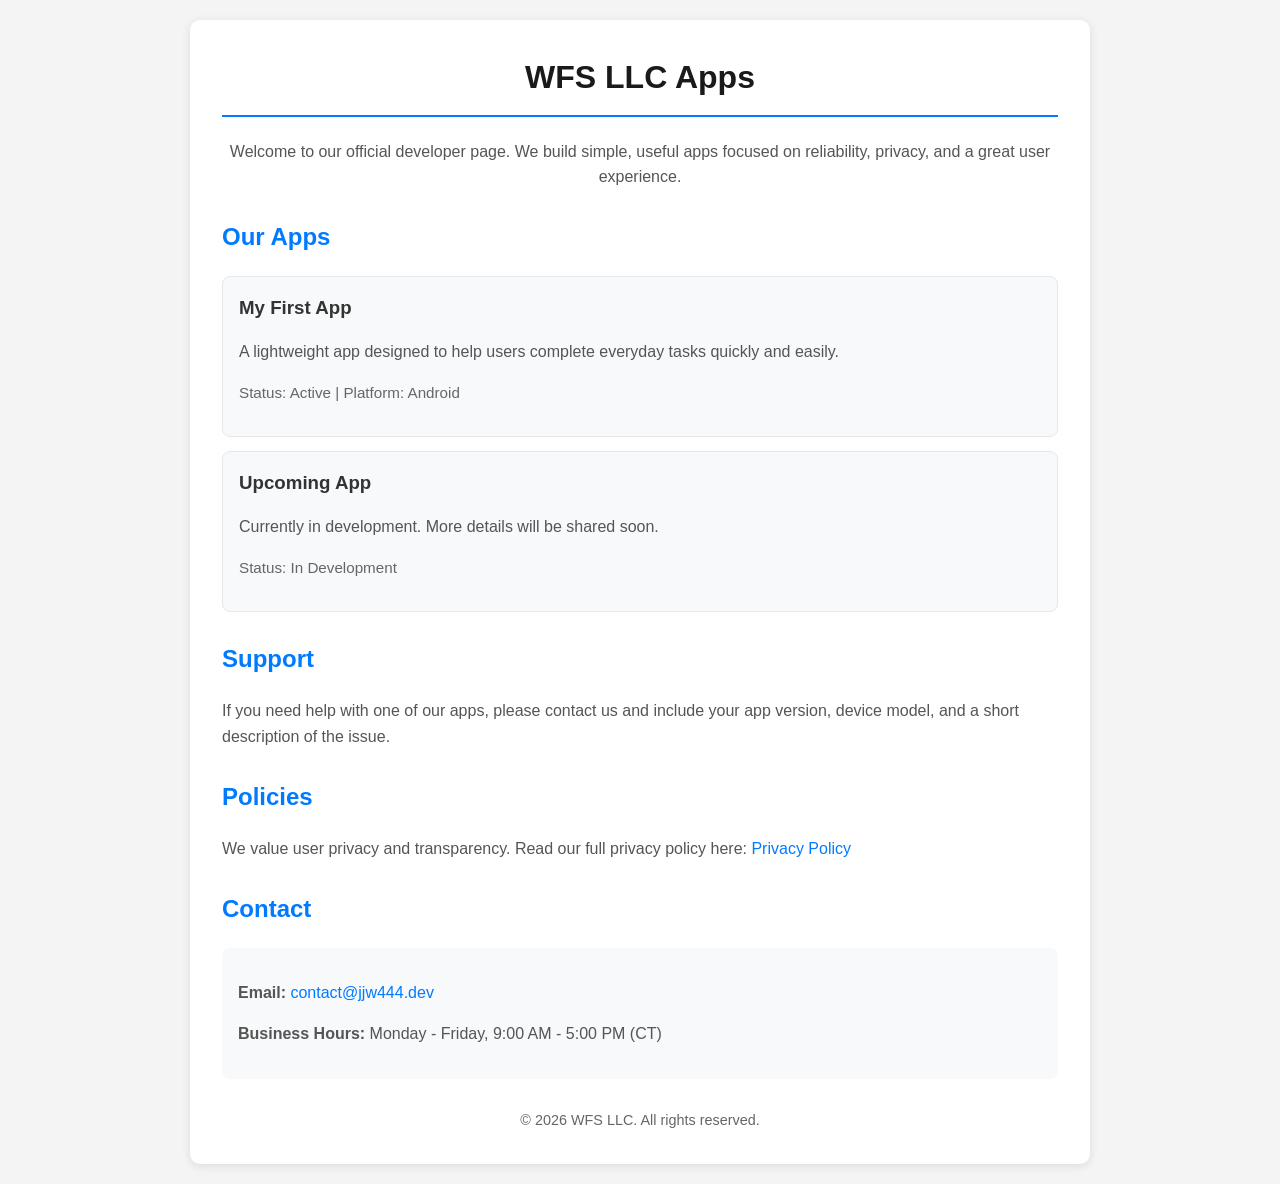
==== index.html @ ff9fcc82 "WFS LLC changed to domain email updated address" ====
<!DOCTYPE html>
<html lang="en">
<head>
	<meta charset="UTF-8">
	<meta name="viewport" content="width=device-width, initial-scale=1.0">
	<title>WFS LLC Apps - Developer Page</title>
	<style>
		body {
			font-family: Arial, sans-serif;
			line-height: 1.6;
			max-width: 900px;
			margin: 0 auto;
			padding: 20px;
			background-color: #f4f4f4;
			color: #333;
		}
		.container {
			background-color: #fff;
			padding: 32px;
			border-radius: 10px;
			box-shadow: 0 2px 10px rgba(0, 0, 0, 0.1);
		}
		h1 {
			margin-top: 0;
			text-align: center;
			color: #1a1a1a;
			border-bottom: 2px solid #007bff;
			padding-bottom: 12px;
		}
		h2 {
			color: #007bff;
			margin-top: 28px;
		}
		p {
			color: #555;
		}
		.intro {
			text-align: center;
			margin-bottom: 25px;
		}
		.app-card {
			background: #f8f9fa;
			border: 1px solid #e5e7eb;
			border-radius: 8px;
			padding: 16px;
			margin-bottom: 14px;
		}
		.app-card h3 {
			margin-top: 0;
			margin-bottom: 8px;
		}
		.meta {
			font-size: 0.95rem;
			color: #666;
		}
		.contact-box {
			background-color: #f8f9fa;
			border-radius: 8px;
			padding: 16px;
			margin-top: 16px;
		}
		a {
			color: #007bff;
			text-decoration: none;
		}
		a:hover {
			text-decoration: underline;
		}
		footer {
			margin-top: 30px;
			text-align: center;
			font-size: 0.9rem;
			color: #666;
		}
	</style>
</head>
<body>
	<div class="container">
		<h1>WFS LLC Apps</h1>

		<p class="intro">
			Welcome to our official developer page. We build simple, useful apps focused on reliability, privacy, and a great user experience.
		</p>

		<h2>Our Apps</h2>
		<div class="app-card">
			<h3>My First App</h3>
			<p>A lightweight app designed to help users complete everyday tasks quickly and easily.</p>
			<p class="meta">Status: Active | Platform: Android</p>
		</div>

		<div class="app-card">
			<h3>Upcoming App</h3>
			<p>Currently in development. More details will be shared soon.</p>
			<p class="meta">Status: In Development</p>
		</div>

		<h2>Support</h2>
		<p>
			If you need help with one of our apps, please contact us and include your app version, device model, and a short description of the issue.
		</p>

		<h2>Policies</h2>
		<p>
			We value user privacy and transparency. Read our full privacy policy here:
			<a href="privacy.html">Privacy Policy</a>
		</p>

		<h2>Contact</h2>
		<div class="contact-box">
			<p><strong>Email:</strong> <a href="mailto:contact@jjw444.dev">contact@jjw444.dev</a></p>
			<p><strong>Business Hours:</strong> Monday - Friday, 9:00 AM - 5:00 PM (CT)</p>
		</div>

		<footer>
			© 2026 WFS LLC. All rights reserved.
		</footer>
	</div>
</body>
</html>
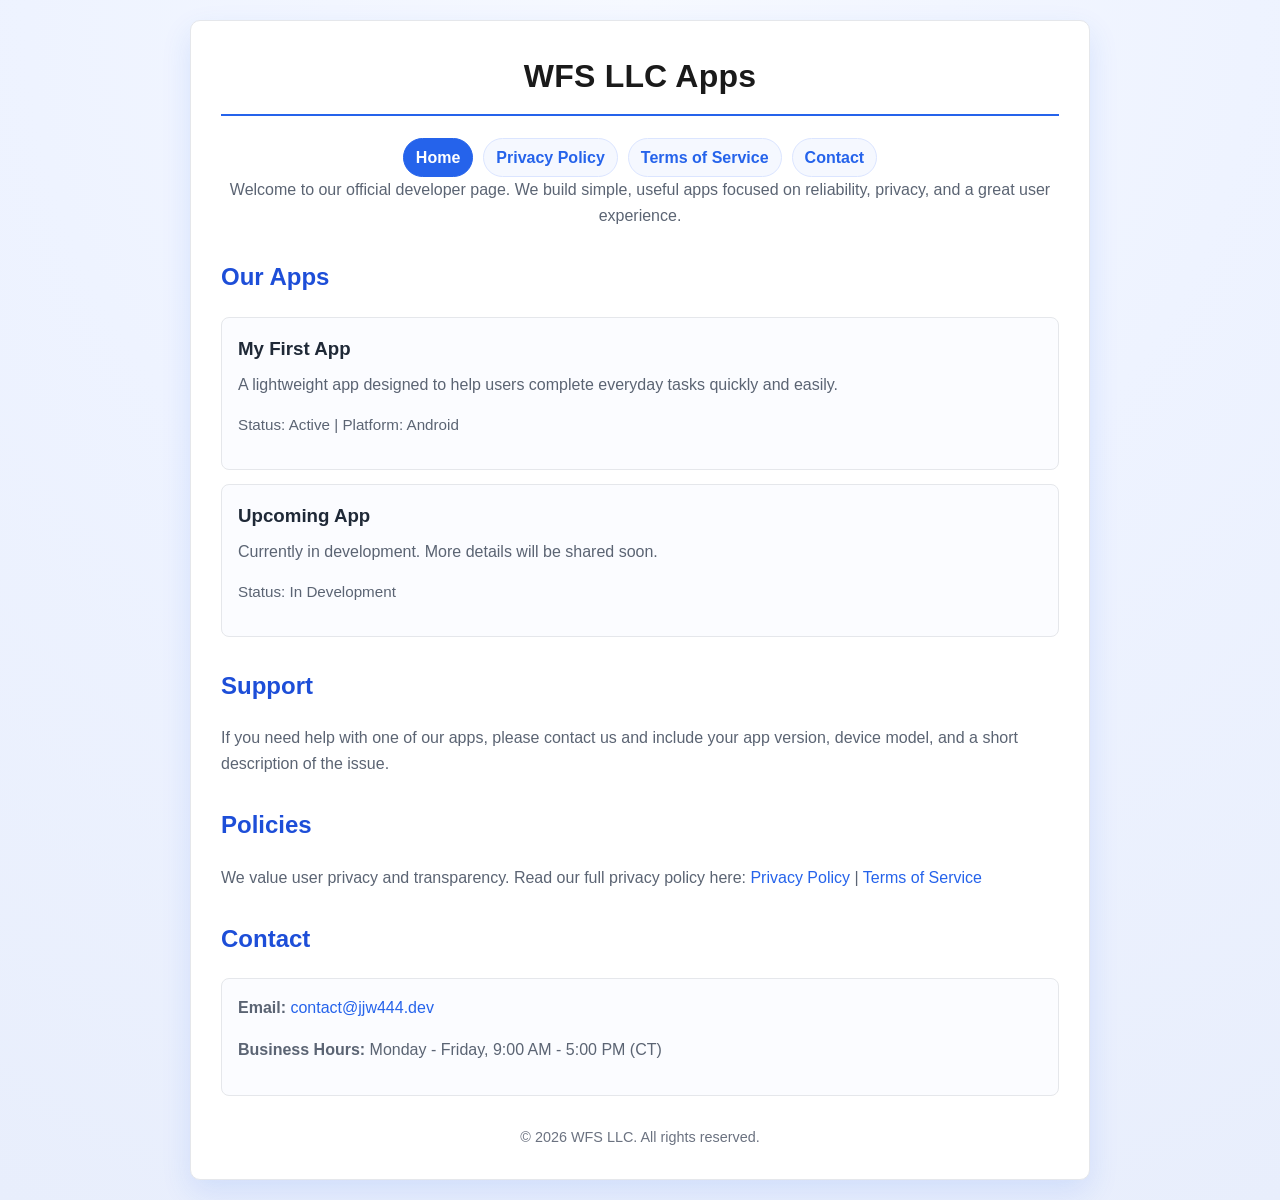
==== commit bf7ca7f8: "Refactor site into assets and legal structure" ====
--- a/index.html
+++ b/index.html
@@ -3,80 +3,21 @@
 <head>
 	<meta charset="UTF-8">
 	<meta name="viewport" content="width=device-width, initial-scale=1.0">
+	<link rel="icon" href="assets/img/favicon.svg" type="image/svg+xml">
 	<title>WFS LLC Apps - Developer Page</title>
-	<style>
-		body {
-			font-family: Arial, sans-serif;
-			line-height: 1.6;
-			max-width: 900px;
-			margin: 0 auto;
-			padding: 20px;
-			background-color: #f4f4f4;
-			color: #333;
-		}
-		.container {
-			background-color: #fff;
-			padding: 32px;
-			border-radius: 10px;
-			box-shadow: 0 2px 10px rgba(0, 0, 0, 0.1);
-		}
-		h1 {
-			margin-top: 0;
-			text-align: center;
-			color: #1a1a1a;
-			border-bottom: 2px solid #007bff;
-			padding-bottom: 12px;
-		}
-		h2 {
-			color: #007bff;
-			margin-top: 28px;
-		}
-		p {
-			color: #555;
-		}
-		.intro {
-			text-align: center;
-			margin-bottom: 25px;
-		}
-		.app-card {
-			background: #f8f9fa;
-			border: 1px solid #e5e7eb;
-			border-radius: 8px;
-			padding: 16px;
-			margin-bottom: 14px;
-		}
-		.app-card h3 {
-			margin-top: 0;
-			margin-bottom: 8px;
-		}
-		.meta {
-			font-size: 0.95rem;
-			color: #666;
-		}
-		.contact-box {
-			background-color: #f8f9fa;
-			border-radius: 8px;
-			padding: 16px;
-			margin-top: 16px;
-		}
-		a {
-			color: #007bff;
-			text-decoration: none;
-		}
-		a:hover {
-			text-decoration: underline;
-		}
-		footer {
-			margin-top: 30px;
-			text-align: center;
-			font-size: 0.9rem;
-			color: #666;
-		}
-	</style>
+	<link rel="stylesheet" href="assets/css/styles.css">
+	<script defer src="assets/js/main.js"></script>
 </head>
 <body>
+	<div class="page-wrap">
 	<div class="container">
 		<h1>WFS LLC Apps</h1>
+		<div class="top-nav">
+			<a href="index.html">Home</a><span class="divider">|</span>
+			<a href="legal/privacy.html">Privacy Policy</a><span class="divider">|</span>
+			<a href="legal/terms.html">Terms of Service</a><span class="divider">|</span>
+			<a href="mailto:contact@jjw444.dev">Contact</a>
+		</div>
 
 		<p class="intro">
 			Welcome to our official developer page. We build simple, useful apps focused on reliability, privacy, and a great user experience.
@@ -103,7 +44,8 @@
 		<h2>Policies</h2>
 		<p>
 			We value user privacy and transparency. Read our full privacy policy here:
-			<a href="privacy.html">Privacy Policy</a>
+			<a href="legal/privacy.html">Privacy Policy</a>
+			| <a href="legal/terms.html">Terms of Service</a>
 		</p>
 
 		<h2>Contact</h2>
@@ -116,5 +58,6 @@
 			© 2026 WFS LLC. All rights reserved.
 		</footer>
 	</div>
+	</div>
 </body>
 </html>
--- a/assets/css/styles.css
+++ b/assets/css/styles.css
@@ -0,0 +1,180 @@
+:root {
+  --bg: #eef3ff;
+  --surface: #ffffff;
+  --text: #1f2937;
+  --muted: #5b6473;
+  --primary: #2563eb;
+  --primary-dark: #1d4ed8;
+  --border: #e5e7eb;
+  --shadow: 0 12px 30px rgba(37, 99, 235, 0.12);
+}
+
+* {
+  box-sizing: border-box;
+}
+
+body {
+  margin: 0;
+  min-height: 100vh;
+  font-family: Arial, sans-serif;
+  line-height: 1.6;
+  padding: 20px;
+  background: radial-gradient(circle at top, #f6f9ff 0%, var(--bg) 45%, #e8eefc 100%);
+  color: var(--text);
+}
+
+.page-wrap {
+  width: min(100%, 900px);
+  margin: 0 auto;
+}
+
+.page-wrap.page-wrap-legal {
+  width: min(100%, 800px);
+}
+
+.container {
+  background: var(--surface);
+  padding: 30px;
+  border-radius: 10px;
+  border: 1px solid var(--border);
+  box-shadow: var(--shadow);
+}
+
+h1 {
+  margin-top: 0;
+  text-align: center;
+  color: #1a1a1a;
+  border-bottom: 2px solid var(--primary);
+  padding-bottom: 12px;
+  letter-spacing: 0.2px;
+}
+
+h2 {
+  margin-top: 30px;
+  color: var(--primary-dark);
+}
+
+p,
+li,
+.meta,
+.effective-date {
+  color: var(--muted);
+}
+
+p {
+  margin-top: 0;
+}
+
+.legal-content p {
+  text-align: justify;
+}
+
+a {
+  color: var(--primary);
+  text-decoration: none;
+}
+
+a:hover {
+  text-decoration: underline;
+}
+
+.top-nav {
+  display: flex;
+  flex-wrap: wrap;
+  justify-content: center;
+  align-items: center;
+  gap: 10px;
+}
+
+.top-nav a {
+  margin: 0;
+  padding: 6px 12px;
+  border-radius: 999px;
+  border: 1px solid #dbe5ff;
+  background: #f5f8ff;
+  font-weight: 600;
+  transition: all 0.15s ease-in-out;
+}
+
+.top-nav a:hover {
+  background: #e8efff;
+  border-color: #c7d8ff;
+  transform: translateY(-1px);
+}
+
+.top-nav .divider {
+  display: none;
+}
+
+.top-nav a[aria-current="page"] {
+  background: var(--primary);
+  color: #fff;
+  border-color: var(--primary);
+}
+
+.intro {
+  text-align: center;
+  margin-bottom: 25px;
+}
+
+.app-card {
+  border-radius: 8px;
+  padding: 16px;
+  margin-bottom: 14px;
+}
+
+.app-card h3 {
+  margin-top: 0;
+  margin-bottom: 8px;
+}
+
+.meta {
+  font-size: 0.95rem;
+}
+
+.app-card,
+.contact-box,
+.contact-info {
+  border: 1px solid var(--border);
+  background: #fbfcff;
+}
+
+.contact-box,
+.contact-info {
+  border-radius: 8px;
+  padding: 16px;
+  margin-top: 16px;
+}
+
+.effective-date {
+  font-style: italic;
+  text-align: center;
+}
+
+footer {
+  margin-top: 30px;
+  text-align: center;
+  font-size: 0.9rem;
+  color: #6b7280;
+}
+
+.container {
+  opacity: 0;
+  transform: translateY(6px);
+  transition: opacity 0.25s ease, transform 0.25s ease;
+}
+
+body.ready .container {
+  opacity: 1;
+  transform: translateY(0);
+}
+
+@media (max-width: 640px) {
+  body {
+    padding: 12px;
+  }
+
+  .container {
+    padding: 20px;
+  }
+}
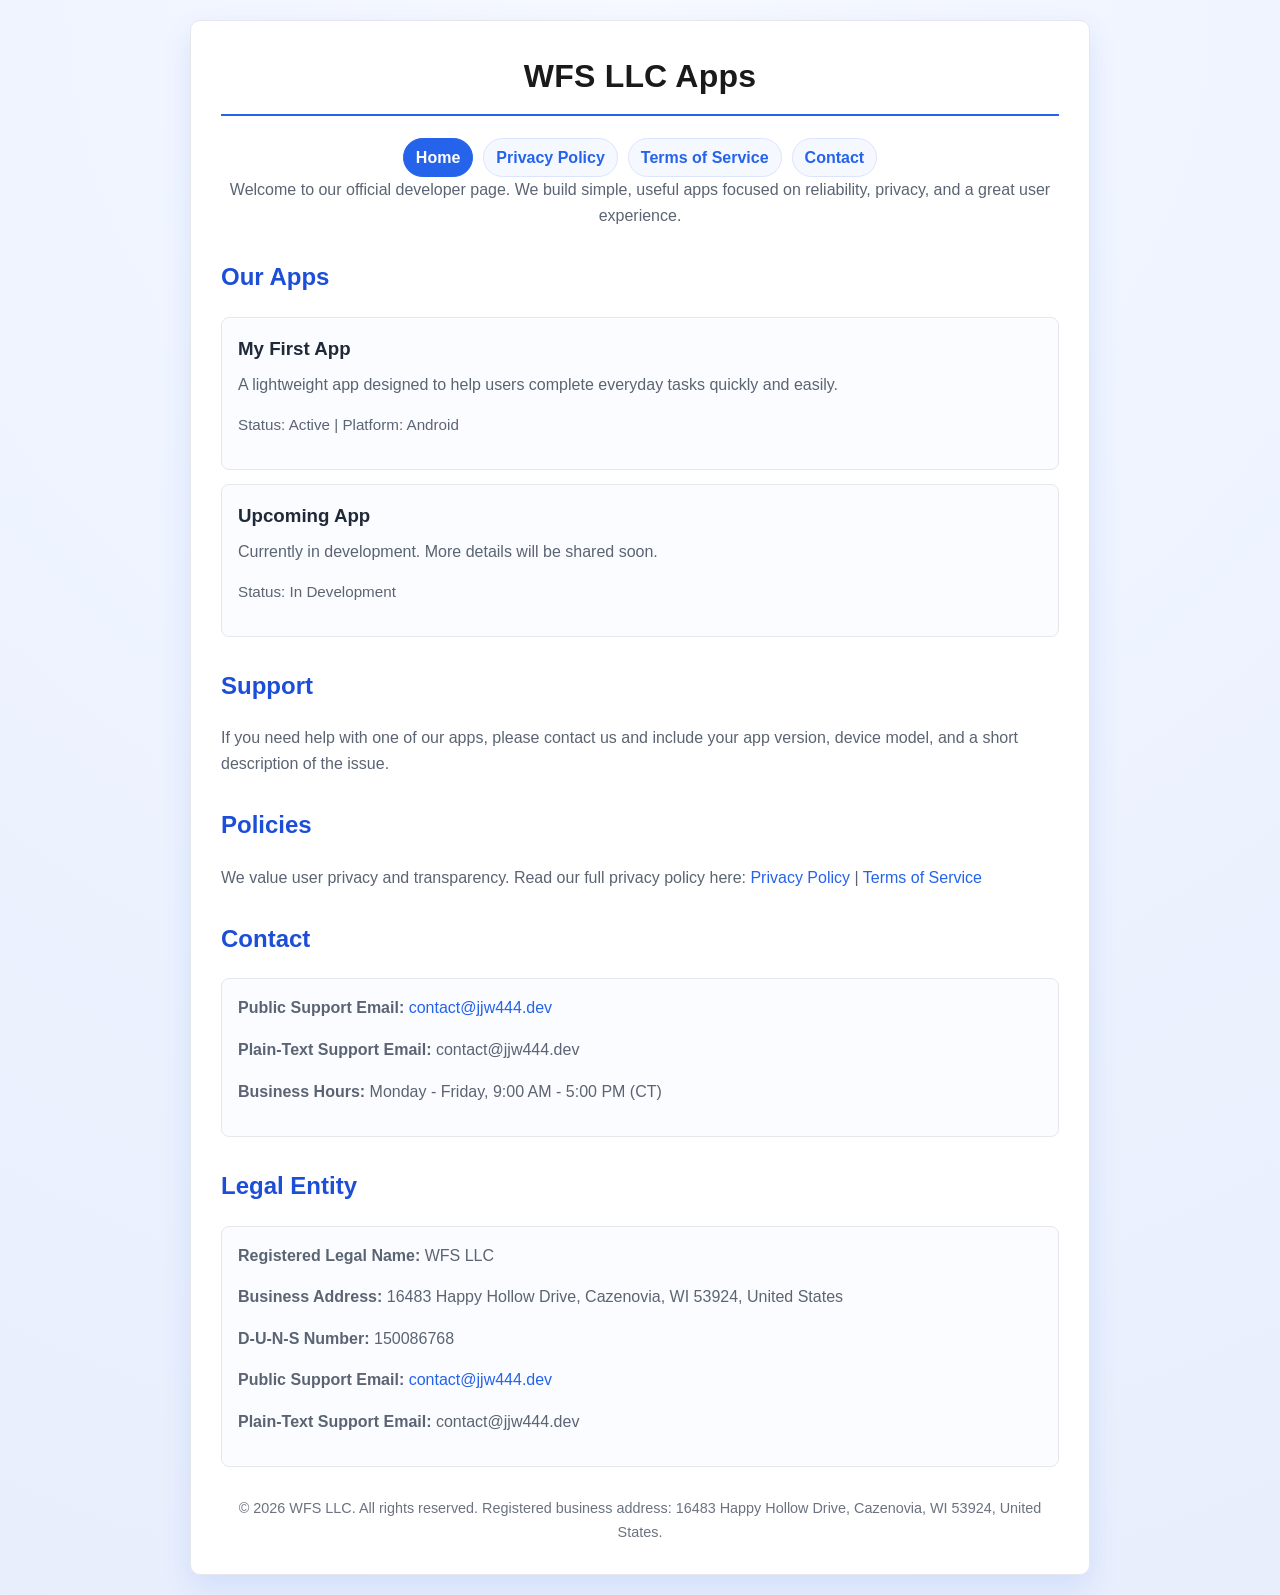
==== commit 524a2bbd: "Add Play Console compliance updates and app-ads file" ====
--- a/index.html
+++ b/index.html
@@ -50,12 +50,22 @@
 
 		<h2>Contact</h2>
 		<div class="contact-box">
-			<p><strong>Email:</strong> <a href="mailto:contact@jjw444.dev">contact@jjw444.dev</a></p>
+			<p><strong>Public Support Email:</strong> <a href="mailto:contact@jjw444.dev">contact@jjw444.dev</a></p>
+			<p><strong>Plain-Text Support Email:</strong> <!--email_off-->contact@jjw444.dev<!--/email_off--></p>
 			<p><strong>Business Hours:</strong> Monday - Friday, 9:00 AM - 5:00 PM (CT)</p>
 		</div>
 
+		<h2>Legal Entity</h2>
+		<div class="contact-box">
+			<p><strong>Registered Legal Name:</strong> WFS LLC</p>
+			<p><strong>Business Address:</strong> 16483 Happy Hollow Drive, Cazenovia, WI 53924, United States</p>
+			<p><strong>D-U-N-S Number:</strong> 150086768</p>
+			<p><strong>Public Support Email:</strong> <a href="mailto:contact@jjw444.dev">contact@jjw444.dev</a></p>
+			<p><strong>Plain-Text Support Email:</strong> <!--email_off-->contact@jjw444.dev<!--/email_off--></p>
+		</div>
+
 		<footer>
-			© 2026 WFS LLC. All rights reserved.
+			© 2026 WFS LLC. All rights reserved. Registered business address: 16483 Happy Hollow Drive, Cazenovia, WI 53924, United States.
 		</footer>
 	</div>
 	</div>
